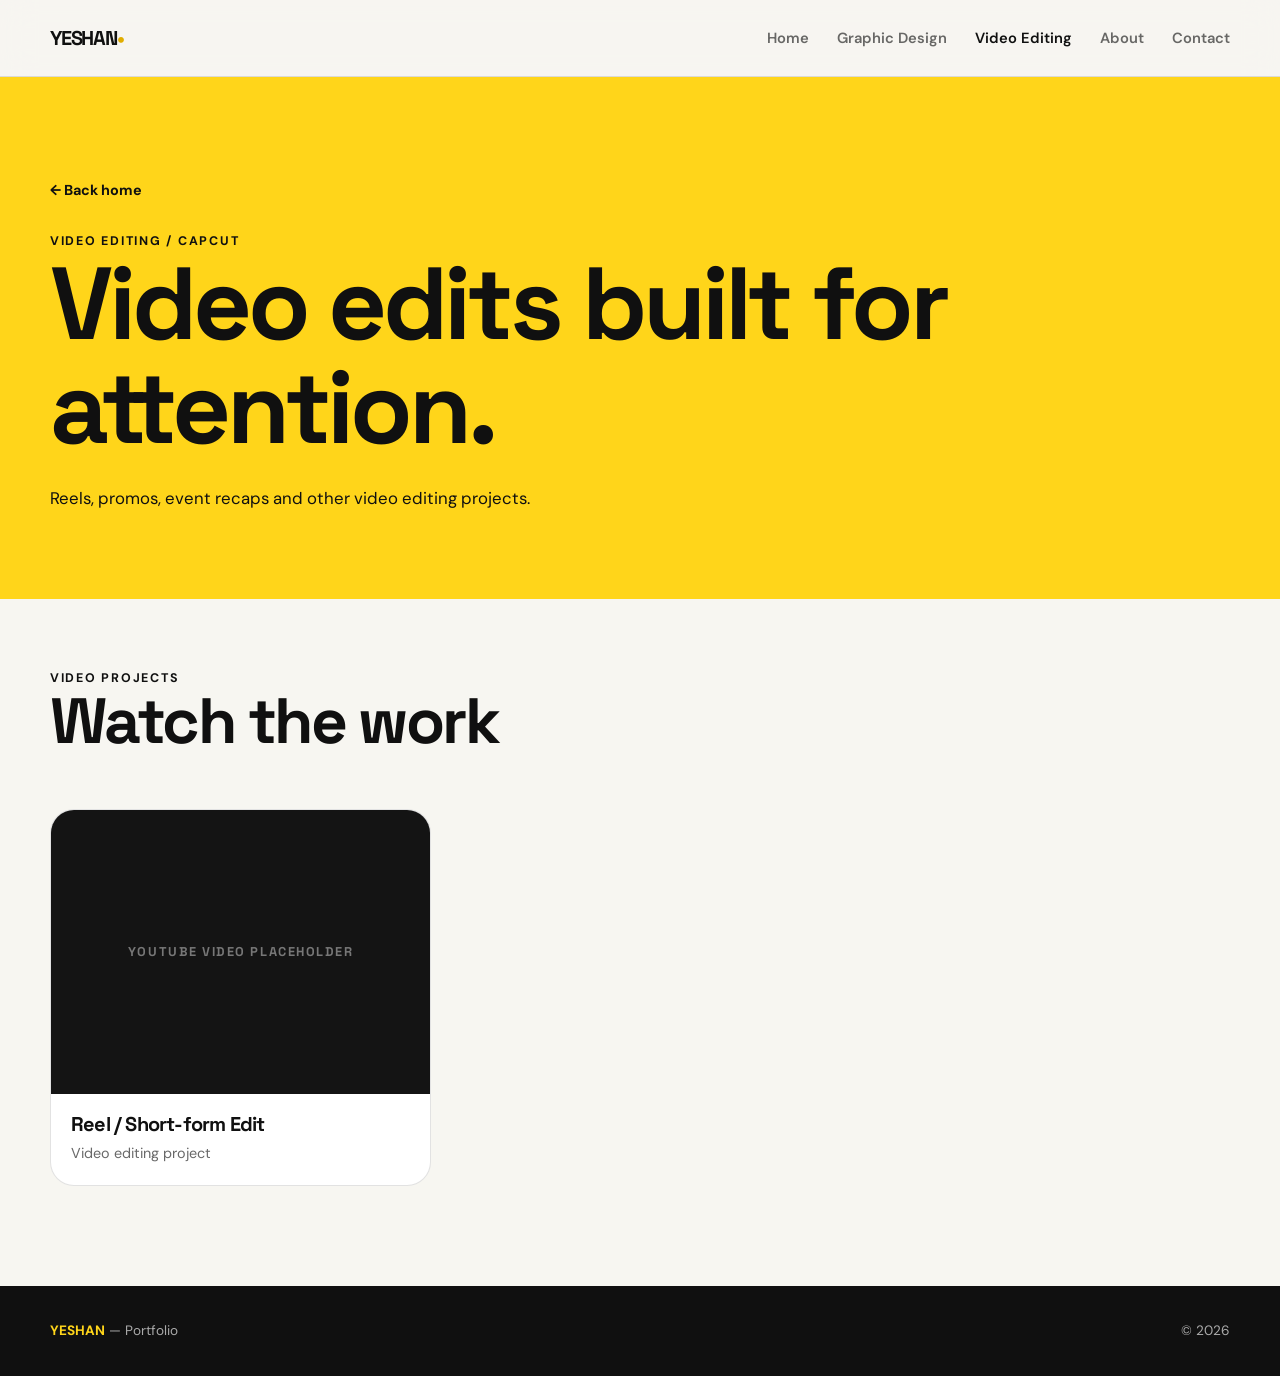
==== video-editing.html @ f1e7d673 "Add files via upload" ====
<!doctype html>
<html lang="en">
<head>
  <meta charset="utf-8">
  <meta name="viewport" content="width=device-width, initial-scale=1">
  <title>Video Editing — Yeshan</title>
  <link rel="stylesheet" href="style.css">
  <style>
    .video-media iframe{width:100%;height:100%;border:0;border-radius:inherit;display:block}
    .video-empty{grid-column:1/-1;text-align:center;padding:70px 20px;border:1px dashed rgba(0,0,0,.15);border-radius:24px}
    .video-empty h3{margin:0 0 8px}
    .video-empty p{margin:0;opacity:.7}
  </style>
</head>
<body>
<header class="site-nav">
  <div class="wrap nav-inner">
    <a class="nav-logo" href="index.html">YESHAN<span>•</span></a>
    <button class="menu-btn">☰</button>
    <ul class="nav-links">
      <li><a href="index.html">Home</a></li>
      <li><a href="graphic-design.html">Graphic Design</a></li>
      <li><a class="active" href="video-editing.html">Video Editing</a></li>
      <li><a href="index.html#about">About</a></li>
      <li><a href="index.html#contact">Contact</a></li>
    </ul>
  </div>
</header>

<main>
  <section class="page-hero">
    <div class="wrap">
      <a class="back" href="index.html">← Back home</a>
      <div class="eyebrow">Video Editing / CapCut</div>
      <h1>Video edits built for attention.</h1>
      <p>Reels, promos, event recaps and other video editing projects.</p>
    </div>
  </section>

  <section class="wrap gallery-head">
    <div class="kicker">Video projects</div>
    <h2>Watch the work</h2>
  </section>

  <div class="wrap">
    <div id="videoGallery" class="gallery-grid"></div>
  </div>
</main>

<footer>
  <div class="footer-inner">
    <span><strong>YESHAN</strong> — Portfolio</span>
    <span>© 2026</span>
  </div>
</footer>

<script>
/* ==========================================================
   ADD YOUR YOUTUBE VIDEOS HERE
   Paste a YouTube video, Shorts, youtu.be, or live link.
   Example:
   { url: "https://www.youtube.com/watch?v=ABC123", title: "My Reel" }
   ========================================================== */
const youtubeVideos = [
  { url: "https://youtube.com/shorts/kFxKf4LLzx0?feature=share", title: "Reel / Short-form Edit" },
  // { url: "https://www.youtube.com/watch?v=YOUR_VIDEO_ID", title: "Brand Promo" },
  // { url: "https://www.youtube.com/watch?v=YOUR_VIDEO_ID", title: "Event Recap" },
];

function youtubeId(url) {
  try {
    const u = new URL(url);
    if (u.hostname.includes('youtu.be')) return u.pathname.slice(1).split('/')[0];
    if (u.hostname.includes('youtube.com')) return u.searchParams.get('v') || (u.pathname.match(/\/(?:embed|shorts|live)\/([^/?]+)/) || [])[1] || '';
  } catch(e) {}
  return '';
}

const gallery = document.getElementById('videoGallery');
const validVideos = youtubeVideos
  .map(v => ({...v, id: youtubeId(v.url)}))
  .filter(v => v.id);

if (!validVideos.length) {
  gallery.innerHTML = `
    <div class="video-empty">
      <h3>Video projects coming soon</h3>
      <p>New video editing projects will appear here.</p>
    </div>`;
} else {
  gallery.innerHTML = validVideos.map((video, index) => `
    <article class="project-card video-card reveal">
      <div class="project-media video-media">
        <iframe
          src="https://www.youtube.com/embed/${video.id}"
          title="${escapeHtml(video.title || 'Video Editing Project')}"
          loading="lazy"
          allow="accelerometer; autoplay; clipboard-write; encrypted-media; gyroscope; picture-in-picture; web-share"
          allowfullscreen></iframe>
      </div>
      <div class="project-info">
        <h3>${escapeHtml(video.title || `Video Project ${index + 1}`)}</h3>
        <p>Video editing project</p>
      </div>
    </article>`).join('');
}

function escapeHtml(value) {
  return String(value).replace(/[&<>'"]/g, c => ({'&':'&amp;','<':'&lt;','>':'&gt;',"'":'&#39;','"':'&quot;'}[c]));
}
</script>
<script src="script.js"></script>
</body>
</html>
---- style.css ----
@import url('https://fonts.googleapis.com/css2?family=DM+Sans:wght@400;500;600;700&family=Space+Grotesk:wght@400;500;600;700&display=swap');
:root{--yellow:#ffd51a;--yellow-soft:#fff4a8;--ink:#101010;--muted:#686868;--paper:#f7f6f1;--card:#fff;--line:rgba(16,16,16,.12);--shadow:0 18px 60px rgba(16,16,16,.09);--radius:28px;}
*{box-sizing:border-box}html{scroll-behavior:smooth}body{margin:0;background:var(--paper);color:var(--ink);font-family:'DM Sans',sans-serif;line-height:1.6;-webkit-font-smoothing:antialiased}a{color:inherit;text-decoration:none}img{max-width:100%;display:block}button{font:inherit}.wrap{width:min(1180px,calc(100% - 40px));margin:auto}h1,h2,h3{font-family:'Space Grotesk',sans-serif;line-height:1.02;margin:0;letter-spacing:-.04em}h1{font-size:clamp(3rem,8vw,7rem)}h2{font-size:clamp(2.2rem,5vw,4.2rem)}h3{font-size:1.45rem}.eyebrow,.kicker{font-size:.78rem;font-weight:700;letter-spacing:.14em;text-transform:uppercase}.muted{color:var(--muted)}
.site-nav{position:sticky;top:0;z-index:100;background:rgba(247,246,241,.9);backdrop-filter:blur(16px);border-bottom:1px solid var(--line)}.nav-inner{min-height:76px;display:flex;align-items:center;justify-content:space-between;gap:24px}.nav-logo{font-family:'Space Grotesk';font-size:1.25rem;font-weight:800;letter-spacing:-.06em}.nav-logo span{color:#e1ad00}.nav-links{display:flex;gap:28px;list-style:none;margin:0;padding:0}.nav-links a{font-size:.92rem;font-weight:600;opacity:.62;transition:.25s}.nav-links a:hover,.nav-links a.active{opacity:1}.menu-btn{display:none;border:1px solid var(--line);background:var(--card);border-radius:14px;padding:8px 11px}
.hero{background:var(--yellow);min-height:calc(100vh - 76px);display:flex;align-items:center;overflow:hidden;position:relative}.hero:after{content:'';position:absolute;width:480px;height:480px;border:1px solid rgba(16,16,16,.14);border-radius:50%;right:-180px;bottom:-180px;box-shadow:0 0 0 70px rgba(16,16,16,.03),0 0 0 140px rgba(16,16,16,.02)}.hero-grid{display:grid;grid-template-columns:1.35fr .65fr;gap:50px;align-items:center;padding:90px 0}.hero-copy{position:relative;z-index:2}.hero-kicker{font-size:1.1rem;margin:0 0 22px}.hero-title span{display:block;animation:up .8s both}.hero-title span:nth-child(2){animation-delay:.08s}.hero-title span:nth-child(3){animation-delay:.16s}@keyframes up{from{opacity:0;transform:translateY(35px)}to{opacity:1;transform:none}}.hero-lede{max-width:620px;font-size:1.05rem;margin:28px 0 0}.hero-actions{display:flex;gap:12px;flex-wrap:wrap;margin-top:30px}.btn{display:inline-flex;align-items:center;justify-content:center;border-radius:999px;padding:13px 20px;font-weight:700;border:1px solid var(--ink);transition:transform .25s,box-shadow .25s}.btn:hover{transform:translateY(-3px);box-shadow:0 10px 24px rgba(16,16,16,.13)}.btn.dark{background:var(--ink);color:#fff}.btn.light{background:rgba(255,255,255,.32)}
.profile-wrap{width:min(360px,80vw);aspect-ratio:1;position:relative;margin:auto}.profile-photo{position:absolute;inset:28px;border-radius:50%;overflow:hidden;border:4px solid var(--ink);background:#171717;box-shadow:var(--shadow)}.profile-photo img{width:100%;height:100%;object-fit:cover;object-position:center;transition:transform .5s}.profile-wrap:hover .profile-photo img{transform:scale(1.04)}.profile-ring{position:absolute;inset:0;width:100%;height:100%;animation:spin 22s linear infinite}@keyframes spin{to{transform:rotate(360deg)}}
.marquee{overflow:hidden;background:var(--ink);color:var(--yellow);white-space:nowrap}.marquee-track{display:flex;width:max-content;animation:marquee 24s linear infinite}.marquee span{padding:16px 24px;font-family:'Space Grotesk';font-weight:800;font-size:1rem;letter-spacing:.1em}@keyframes marquee{to{transform:translateX(-50%)}}
.section{padding:110px 0}.section-head{display:flex;justify-content:space-between;align-items:end;gap:30px;margin-bottom:42px}.section-head p{max-width:430px;margin:0;color:var(--muted)}
.projects-choice{display:grid;grid-template-columns:1fr 1fr;gap:22px}.choice-card{min-height:360px;border:1px solid var(--line);border-radius:var(--radius);padding:34px;position:relative;overflow:hidden;transition:.35s;background:var(--card);box-shadow:0 8px 30px rgba(16,16,16,.03)}.choice-card:hover{transform:translateY(-8px);box-shadow:var(--shadow)}.choice-card.yellow{background:var(--yellow)}.choice-card.dark{background:var(--ink);color:#fff}.choice-card h3{font-size:2.4rem;max-width:10ch}.choice-card p{max-width:360px;color:inherit;opacity:.7}.choice-visual{position:absolute;right:24px;bottom:24px;width:170px;height:170px;border-radius:40px;transform:rotate(-7deg);border:1px solid currentColor;display:grid;place-items:center;font-family:'Space Grotesk';font-weight:800;font-size:1.1rem}.choice-card.yellow .choice-visual{background:#fff;box-shadow:14px 14px 0 rgba(16,16,16,.13)}.choice-card.dark .choice-visual{background:var(--yellow);color:var(--ink)}.choice-note{position:absolute;left:34px;bottom:30px;font-weight:700;font-size:.9rem}
.top-list{background:#111;color:#fff}.top-list .section-head p{color:#aaa}.design-list{display:grid;grid-template-columns:repeat(3,1fr);gap:18px}.design-card{background:#191919;border:1px solid rgba(255,255,255,.1);border-radius:24px;overflow:hidden;transition:.35s}.design-card:hover{transform:translateY(-7px);border-color:rgba(255,213,26,.5)}.design-placeholder{aspect-ratio:4/3;background:linear-gradient(135deg,#252525,#101010);display:grid;place-items:center;position:relative;overflow:hidden}.design-placeholder:before{content:'';width:52%;height:130%;background:var(--yellow);transform:rotate(24deg);opacity:.85}.design-placeholder span{position:absolute;border:1px solid rgba(255,255,255,.3);border-radius:50%;width:75px;height:75px}.design-body{padding:24px}.design-body p{color:#aaa;font-size:.94rem;margin:10px 0 0}.pill{display:inline-flex;border:1px solid currentColor;border-radius:999px;padding:5px 10px;font-size:.7rem;font-weight:700;text-transform:uppercase;letter-spacing:.08em;margin-bottom:15px}.top-list .pill{color:var(--yellow)}
.about-grid{display:grid;grid-template-columns:1.15fr .85fr;gap:80px;align-items:start}.about-copy p{font-size:1.08rem;color:#3f3f3f;max-width:680px}.about-facts{margin:0;padding:0;list-style:none;border-top:1px solid var(--line)}.about-facts li{display:flex;justify-content:space-between;gap:20px;padding:17px 0;border-bottom:1px solid var(--line);font-size:.94rem}.about-facts li span:first-child{color:var(--muted)}.tools{display:flex;gap:9px;flex-wrap:wrap;margin-top:28px}.tool{border:1px solid var(--line);border-radius:999px;padding:8px 12px;font-size:.83rem;font-weight:700;background:#fff}
.contact{background:var(--yellow);padding:110px 0}.contact h2{max-width:850px}.contact-links{display:flex;flex-wrap:wrap;gap:12px;margin-top:30px}.contact-link{padding:13px 18px;border:1px solid var(--ink);border-radius:999px;font-weight:700;background:rgba(255,255,255,.2);transition:.25s}.contact-link:hover{background:var(--ink);color:#fff;transform:translateY(-3px)}
footer{background:var(--ink);color:#fff}.footer-inner{width:min(1180px,calc(100% - 40px));margin:auto;min-height:90px;display:flex;justify-content:space-between;align-items:center;font-size:.85rem;color:#aaa}.footer-inner strong{color:var(--yellow)}
.page-hero{padding:100px 0 70px;background:var(--yellow)}.page-hero p{max-width:650px;font-size:1.05rem;margin-top:24px}.back{display:inline-flex;margin-bottom:30px;font-weight:700;font-size:.9rem}.category-grid{display:grid;grid-template-columns:repeat(3,1fr);gap:18px;padding-bottom:100px}.category-card{padding:30px;border:1px solid var(--line);border-radius:24px;background:#fff;min-height:280px;display:flex;flex-direction:column;justify-content:end;transition:.35s}.category-card:hover{transform:translateY(-7px);box-shadow:var(--shadow)}.category-card p{color:var(--muted)}.category-card .pill{width:max-content;margin:0 0 auto}.category-card .go{font-weight:700;color:var(--ink);margin-bottom:0}
.gallery-head{padding:70px 0 10px}.gallery-grid{display:grid;grid-template-columns:repeat(3,1fr);gap:18px;padding:45px 0 100px}.project-card{background:#fff;border:1px solid var(--line);border-radius:24px;overflow:hidden;cursor:pointer;transition:.35s}.project-card:hover{transform:translateY(-6px);box-shadow:var(--shadow)}.project-media{aspect-ratio:4/3;background:#eceae3;display:grid;place-items:center;position:relative;overflow:hidden}.project-media:after{content:'PROJECT PREVIEW';font-family:'Space Grotesk';font-weight:800;font-size:.8rem;letter-spacing:.12em;color:#8a887f}.project-media .shape{position:absolute;width:58%;height:80%;border-radius:34px;background:var(--yellow);transform:rotate(-9deg)}.project-media.dark .shape{background:var(--ink)}.project-info{padding:20px}.project-info h3{font-size:1.25rem}.project-info p{margin:7px 0 0;color:var(--muted);font-size:.9rem}.other-projects{padding:28px;border:1px dashed #aaa;border-radius:24px;margin-bottom:100px;text-align:center}.other-projects p{color:var(--muted)}
.video-media{background:#141414;color:#fff}.video-media:after{content:'YOUTUBE VIDEO PLACEHOLDER';color:#777}.play{position:absolute;z-index:2;width:62px;height:62px;border-radius:50%;background:var(--yellow);display:grid;place-items:center;color:var(--ink);font-weight:900;font-size:1.2rem}.video-card iframe{width:100%;height:100%;border:0;position:absolute;inset:0}.video-media.has-video:after,.video-media.has-video .shape,.video-media.has-video .play{display:none}
.lightbox{position:fixed;inset:0;background:rgba(0,0,0,.78);display:none;place-items:center;padding:25px;z-index:200}.lightbox.open{display:grid}.lightbox-panel{background:var(--paper);width:min(900px,100%);max-height:90vh;overflow:auto;border-radius:28px}.lightbox-media{aspect-ratio:16/10;background:#eee;display:grid;place-items:center}.lightbox-media img{max-height:80vh;width:100%;object-fit:contain}.lightbox-info{padding:22px}.lightbox-close{position:fixed;right:24px;top:24px;border:0;background:#fff;border-radius:50%;width:44px;height:44px;font-size:1.2rem;cursor:pointer}
.reveal{opacity:0;transform:translateY(24px);transition:opacity .7s ease,transform .7s ease}.reveal.show{opacity:1;transform:none}
@media(max-width:850px){.nav-links{gap:16px}.hero-grid,.about-grid{grid-template-columns:1fr}.hero{min-height:auto}.hero-photo{order:-1}.profile-wrap{width:270px}.projects-choice,.design-list,.category-grid,.gallery-grid{grid-template-columns:1fr}.section-head{display:block}.section-head p{margin-top:16px}.choice-card{min-height:300px}.page-hero{padding:75px 0 55px}}
@media(max-width:600px){.wrap{width:min(100% - 28px,1180px)}.nav-inner{min-height:68px}.nav-links{display:none;position:absolute;left:14px;right:14px;top:72px;background:#fff;border:1px solid var(--line);border-radius:18px;padding:16px;box-shadow:var(--shadow);flex-direction:column}.nav-links.open{display:flex}.menu-btn{display:block}.hero-grid{padding:65px 0}.hero-kicker{font-size:.95rem}.profile-wrap{width:230px}.section,.contact{padding:75px 0}.choice-card{padding:25px}.choice-card h3{font-size:2rem}.choice-visual{width:130px;height:130px}.footer-inner{min-height:75px}.gallery-grid{padding-top:30px}}
@media(prefers-reduced-motion:reduce){html{scroll-behavior:auto}*,*:before,*:after{animation:none!important;transition:none!important}}

.choice-logo{position:absolute;right:24px;bottom:24px;width:190px;height:150px;border-radius:34px;overflow:hidden;transform:rotate(-4deg);border:1px solid currentColor;box-shadow:14px 14px 0 rgba(16,16,16,.13);background:#fff;transition:transform .35s}.choice-card.dark .choice-logo{background:var(--yellow);box-shadow:14px 14px 0 rgba(255,255,255,.08)}.choice-card:hover .choice-logo{transform:rotate(0deg) scale(1.03)}.choice-logo img{width:100%;height:100%;object-fit:cover}.contact-link{display:inline-flex;align-items:center;gap:10px}.contact-icon{width:24px;height:24px;display:grid;place-items:center}.contact-icon svg{width:21px;height:21px}.project-gallery-section{padding:10px 0 100px}.project-gallery-section[hidden]{display:none}.project-gallery-head{display:flex;align-items:end;justify-content:space-between;gap:25px;margin-bottom:10px}.back-to-categories{font-weight:700;font-size:.9rem}.empty-projects{padding:45px 25px;border:1px dashed #aaa;border-radius:24px;text-align:center;margin:25px 0 20px}.empty-projects p{color:var(--muted)}.empty-projects code{background:#eee;padding:3px 6px;border-radius:6px}.project-media img{width:100%;height:100%;object-fit:cover;transition:transform .5s}.project-card:hover .project-media img{transform:scale(1.035)}@media(max-width:600px){.choice-logo{width:140px;height:112px}.project-gallery-head{display:block}.back-to-categories{display:inline-block;margin-top:15px}}

/* Clean empty-category state: no broken images, just a client-friendly upload hint. */
.empty-projects{position:relative;overflow:hidden;background:linear-gradient(135deg,#fff,#faf9f3);border:1px solid var(--line);padding:52px 28px;margin:20px 0 55px;box-shadow:0 14px 40px rgba(16,16,16,.05)}
.empty-projects:before{content:"";position:absolute;inset:0;pointer-events:none;background:radial-gradient(circle at 90% 10%,rgba(242,211,73,.22),transparent 30%)}
.empty-icon{position:relative;width:48px;height:48px;margin:0 auto 16px;border-radius:15px;background:var(--yellow);display:grid;place-items:center;font-size:1.6rem;font-weight:800;box-shadow:0 8px 20px rgba(16,16,16,.08)}
.empty-projects h3,.empty-projects p,.upload-hint{position:relative}
.empty-projects h3{font-size:1.45rem;margin:0 0 8px}.empty-main{max-width:650px;margin:0 auto;color:var(--muted);line-height:1.7}.upload-hint{display:flex;justify-content:center;align-items:center;gap:9px;flex-wrap:wrap;margin:25px auto 12px;max-width:760px}.upload-hint span{font-size:.7rem;font-weight:800;letter-spacing:.1em;color:var(--muted)}.upload-hint code{background:#f0eee7;border:1px solid #ddd8ca;padding:8px 11px;border-radius:9px;font-size:.82rem;color:var(--ink)}.empty-note{font-size:.82rem;color:var(--muted);margin:12px auto 0}.project-gallery-section[hidden] .empty-projects{display:none}
@media(max-width:600px){.empty-projects{padding:40px 18px}.upload-hint{flex-direction:column;gap:7px}.upload-hint span{margin-top:5px}}

/* Top Design List image slots */
.top-image-slot{background:#eceae3}
.top-image-slot img{position:absolute;inset:0;width:100%;height:100%;object-fit:cover;display:block;z-index:2;transition:transform .5s ease}
.design-card:hover .top-image-slot img{transform:scale(1.035)}
.top-image-slot.image-missing img{display:none}
.top-image-slot.image-missing:before{content:'PROJECT PREVIEW';font-family:'Space Grotesk';font-weight:800;font-size:.8rem;letter-spacing:.12em;color:#8a887f;position:absolute;z-index:2}
.project-media img{display:block;will-change:transform}
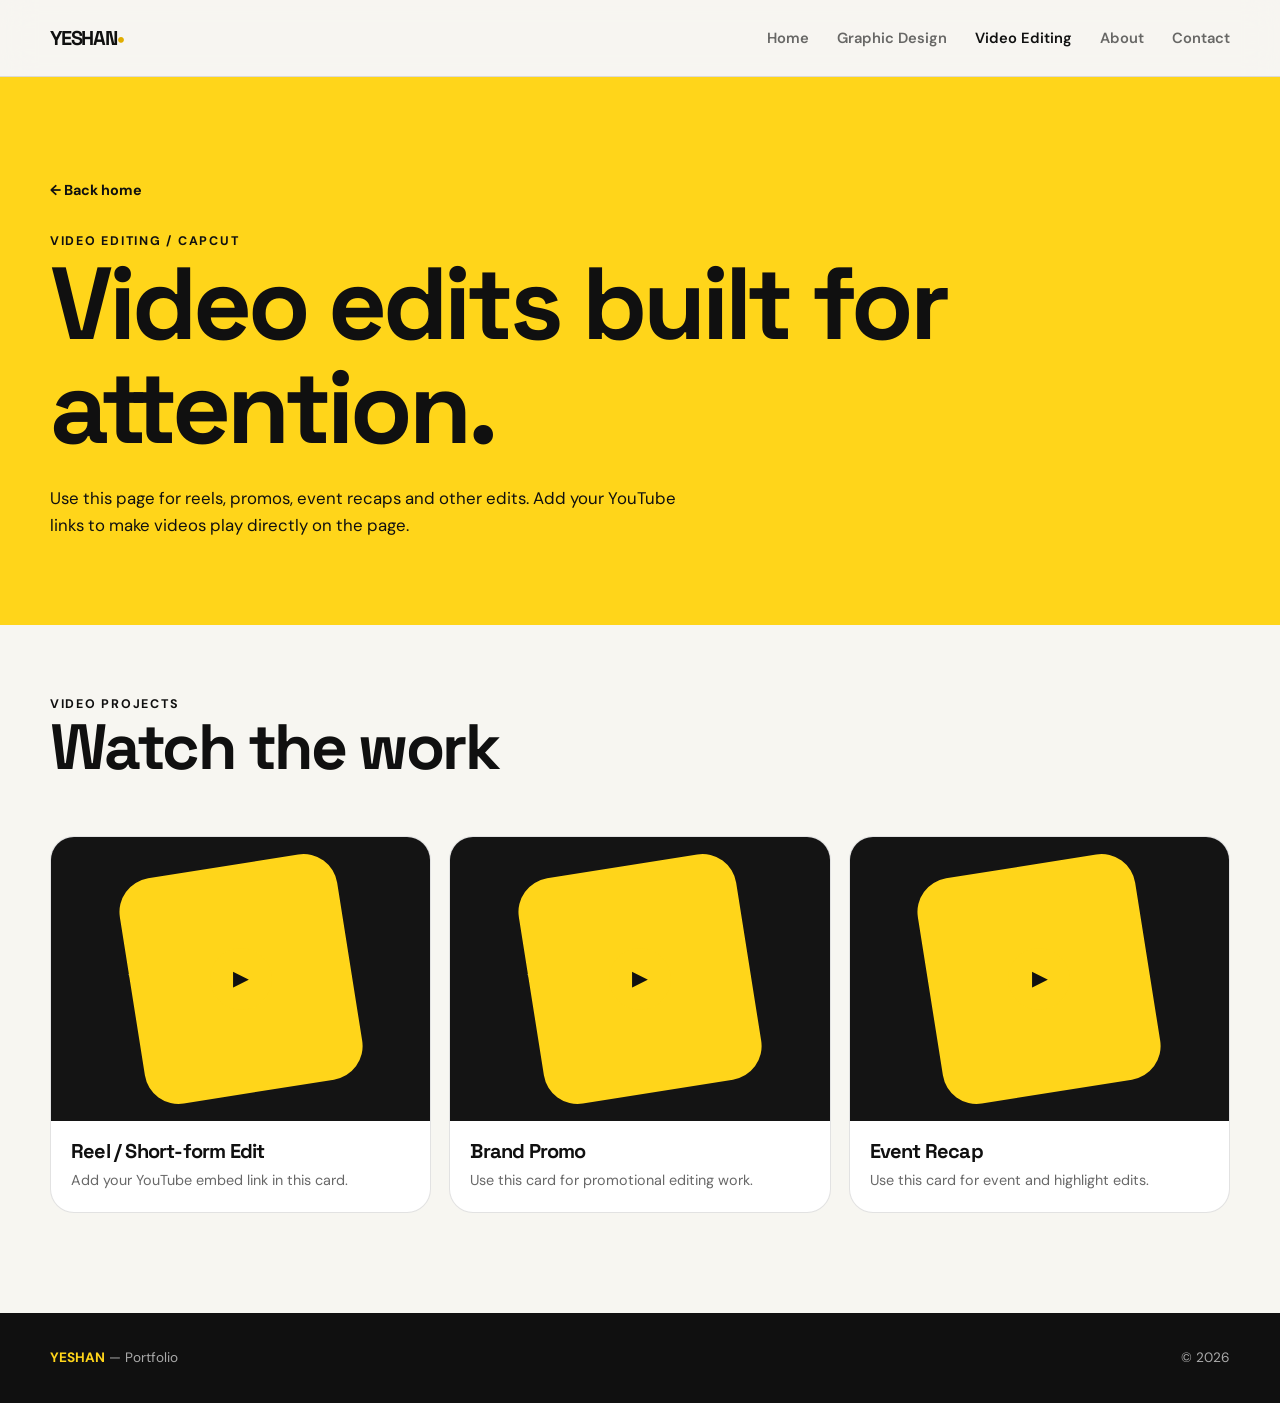
==== commit 8a52eb68: "Add files via upload" ====
--- a/video-editing.html
+++ b/video-editing.html
@@ -1,114 +1 @@
-<!doctype html>
-<html lang="en">
-<head>
-  <meta charset="utf-8">
-  <meta name="viewport" content="width=device-width, initial-scale=1">
-  <title>Video Editing — Yeshan</title>
-  <link rel="stylesheet" href="style.css">
-  <style>
-    .video-media iframe{width:100%;height:100%;border:0;border-radius:inherit;display:block}
-    .video-empty{grid-column:1/-1;text-align:center;padding:70px 20px;border:1px dashed rgba(0,0,0,.15);border-radius:24px}
-    .video-empty h3{margin:0 0 8px}
-    .video-empty p{margin:0;opacity:.7}
-  </style>
-</head>
-<body>
-<header class="site-nav">
-  <div class="wrap nav-inner">
-    <a class="nav-logo" href="index.html">YESHAN<span>•</span></a>
-    <button class="menu-btn">☰</button>
-    <ul class="nav-links">
-      <li><a href="index.html">Home</a></li>
-      <li><a href="graphic-design.html">Graphic Design</a></li>
-      <li><a class="active" href="video-editing.html">Video Editing</a></li>
-      <li><a href="index.html#about">About</a></li>
-      <li><a href="index.html#contact">Contact</a></li>
-    </ul>
-  </div>
-</header>
-
-<main>
-  <section class="page-hero">
-    <div class="wrap">
-      <a class="back" href="index.html">← Back home</a>
-      <div class="eyebrow">Video Editing / CapCut</div>
-      <h1>Video edits built for attention.</h1>
-      <p>Reels, promos, event recaps and other video editing projects.</p>
-    </div>
-  </section>
-
-  <section class="wrap gallery-head">
-    <div class="kicker">Video projects</div>
-    <h2>Watch the work</h2>
-  </section>
-
-  <div class="wrap">
-    <div id="videoGallery" class="gallery-grid"></div>
-  </div>
-</main>
-
-<footer>
-  <div class="footer-inner">
-    <span><strong>YESHAN</strong> — Portfolio</span>
-    <span>© 2026</span>
-  </div>
-</footer>
-
-<script>
-/* ==========================================================
-   ADD YOUR YOUTUBE VIDEOS HERE
-   Paste a YouTube video, Shorts, youtu.be, or live link.
-   Example:
-   { url: "https://www.youtube.com/watch?v=ABC123", title: "My Reel" }
-   ========================================================== */
-const youtubeVideos = [
-  { url: "https://youtube.com/shorts/kFxKf4LLzx0?feature=share", title: "Reel / Short-form Edit" },
-  // { url: "https://www.youtube.com/watch?v=YOUR_VIDEO_ID", title: "Brand Promo" },
-  // { url: "https://www.youtube.com/watch?v=YOUR_VIDEO_ID", title: "Event Recap" },
-];
-
-function youtubeId(url) {
-  try {
-    const u = new URL(url);
-    if (u.hostname.includes('youtu.be')) return u.pathname.slice(1).split('/')[0];
-    if (u.hostname.includes('youtube.com')) return u.searchParams.get('v') || (u.pathname.match(/\/(?:embed|shorts|live)\/([^/?]+)/) || [])[1] || '';
-  } catch(e) {}
-  return '';
-}
-
-const gallery = document.getElementById('videoGallery');
-const validVideos = youtubeVideos
-  .map(v => ({...v, id: youtubeId(v.url)}))
-  .filter(v => v.id);
-
-if (!validVideos.length) {
-  gallery.innerHTML = `
-    <div class="video-empty">
-      <h3>Video projects coming soon</h3>
-      <p>New video editing projects will appear here.</p>
-    </div>`;
-} else {
-  gallery.innerHTML = validVideos.map((video, index) => `
-    <article class="project-card video-card reveal">
-      <div class="project-media video-media">
-        <iframe
-          src="https://www.youtube.com/embed/${video.id}"
-          title="${escapeHtml(video.title || 'Video Editing Project')}"
-          loading="lazy"
-          allow="accelerometer; autoplay; clipboard-write; encrypted-media; gyroscope; picture-in-picture; web-share"
-          allowfullscreen></iframe>
-      </div>
-      <div class="project-info">
-        <h3>${escapeHtml(video.title || `Video Project ${index + 1}`)}</h3>
-        <p>Video editing project</p>
-      </div>
-    </article>`).join('');
-}
-
-function escapeHtml(value) {
-  return String(value).replace(/[&<>'"]/g, c => ({'&':'&amp;','<':'&lt;','>':'&gt;',"'":'&#39;','"':'&quot;'}[c]));
-}
-</script>
-<script src="script.js"></script>
-</body>
-</html>
+<!doctype html><html lang="en"><head><meta charset="utf-8"><meta name="viewport" content="width=device-width,initial-scale=1"><title>Video Editing — Yeshan</title><link rel="stylesheet" href="style.css"></head><body><header class="site-nav"><div class="wrap nav-inner"><a class="nav-logo" href="index.html">YESHAN<span>•</span></a><button class="menu-btn">☰</button><ul class="nav-links"><li><a href="index.html">Home</a></li><li><a href="graphic-design.html">Graphic Design</a></li><li><a class="active" href="video-editing.html">Video Editing</a></li><li><a href="index.html#about">About</a></li><li><a href="index.html#contact">Contact</a></li></ul></div></header><main><section class="page-hero"><div class="wrap"><a class="back" href="index.html">← Back home</a><div class="eyebrow">Video Editing / CapCut</div><h1>Video edits built for attention.</h1><p>Use this page for reels, promos, event recaps and other edits. Add your YouTube links to make videos play directly on the page.</p></div></section><section class="wrap gallery-head"><div class="kicker">Video projects</div><h2>Watch the work</h2></section><div class="wrap"><div class="gallery-grid"><article class="project-card video-card reveal"><div class="project-media video-media"><div class="shape"></div><div class="play">▶</div></div><div class="project-info"><h3>Reel / Short-form Edit</h3><p>Add your YouTube embed link in this card.</p></div></article><article class="project-card video-card reveal"><div class="project-media video-media"><div class="shape"></div><div class="play">▶</div></div><div class="project-info"><h3>Brand Promo</h3><p>Use this card for promotional editing work.</p></div></article><article class="project-card video-card reveal"><div class="project-media video-media"><div class="shape"></div><div class="play">▶</div></div><div class="project-info"><h3>Event Recap</h3><p>Use this card for event and highlight edits.</p></div></article></div></div></main><footer><div class="footer-inner"><span><strong>YESHAN</strong> — Portfolio</span><span>© 2026</span></div></footer><script src="script.js"></script></body></html>
